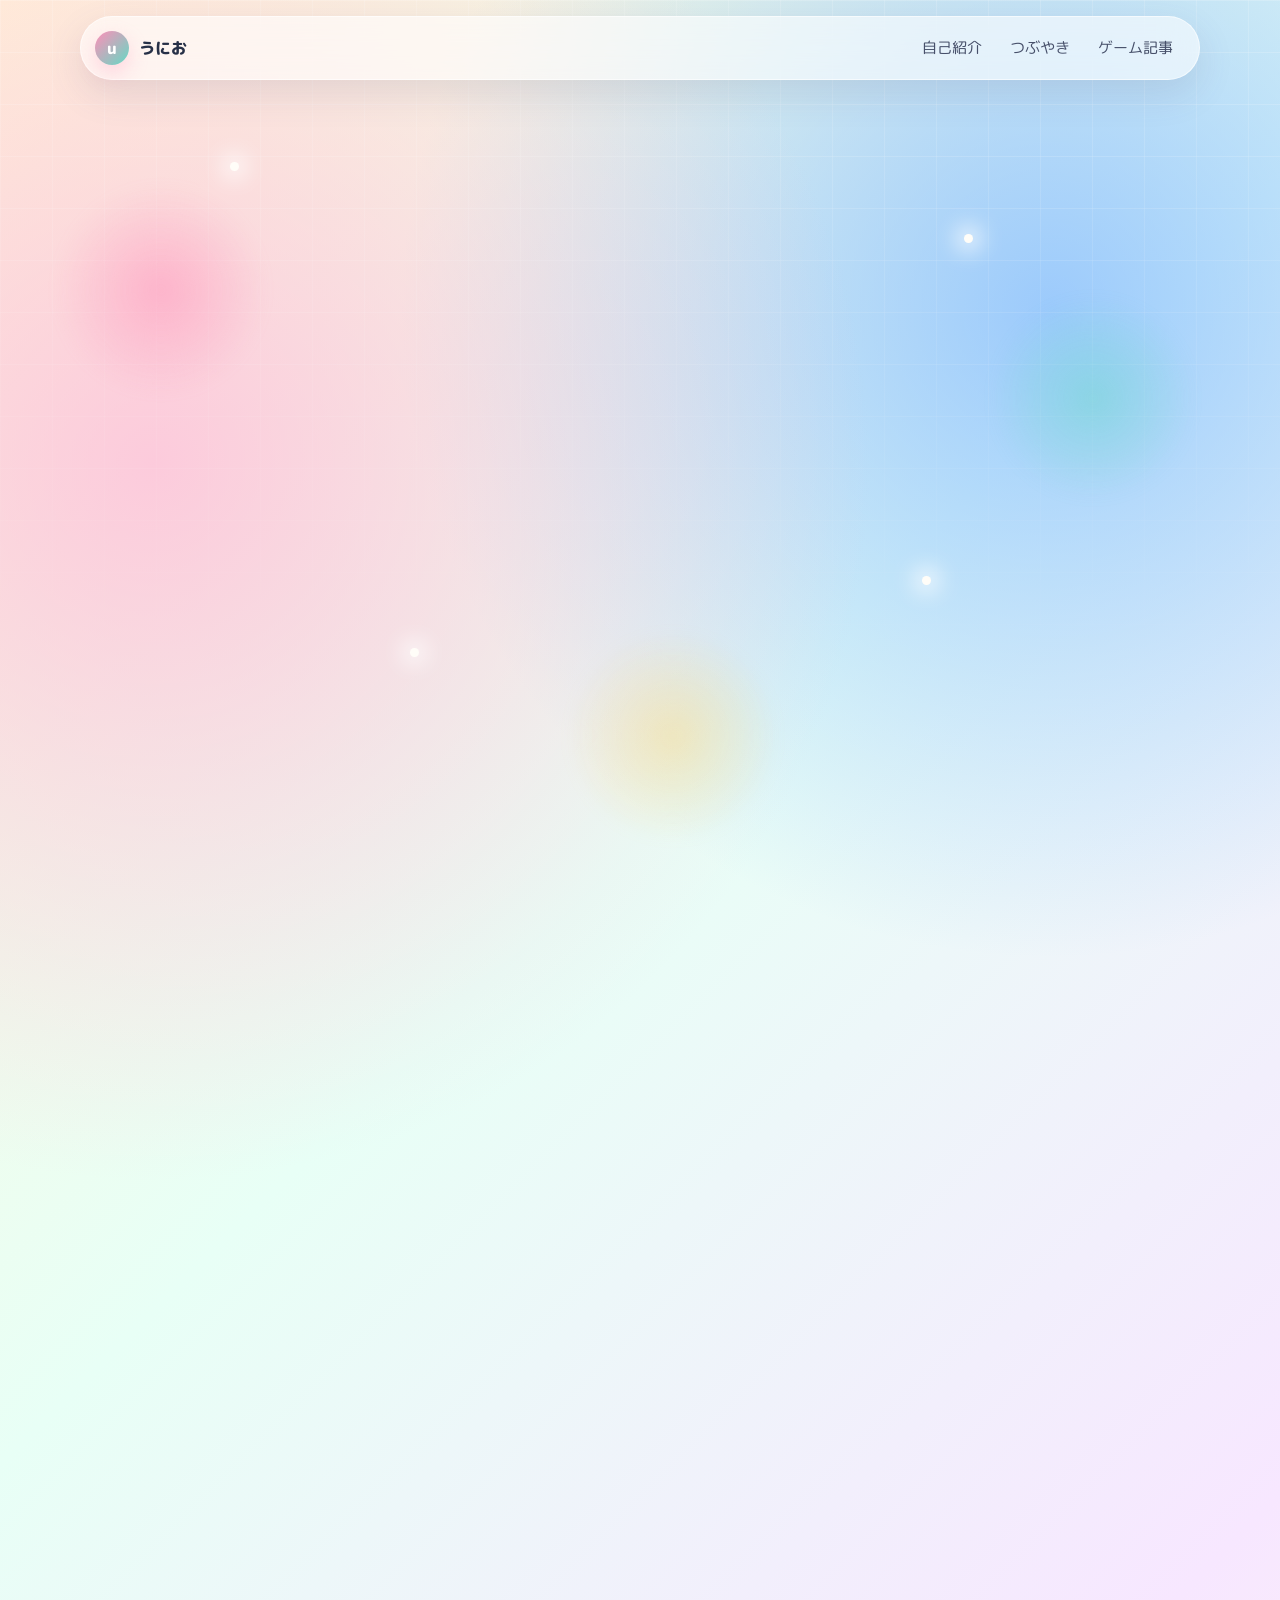
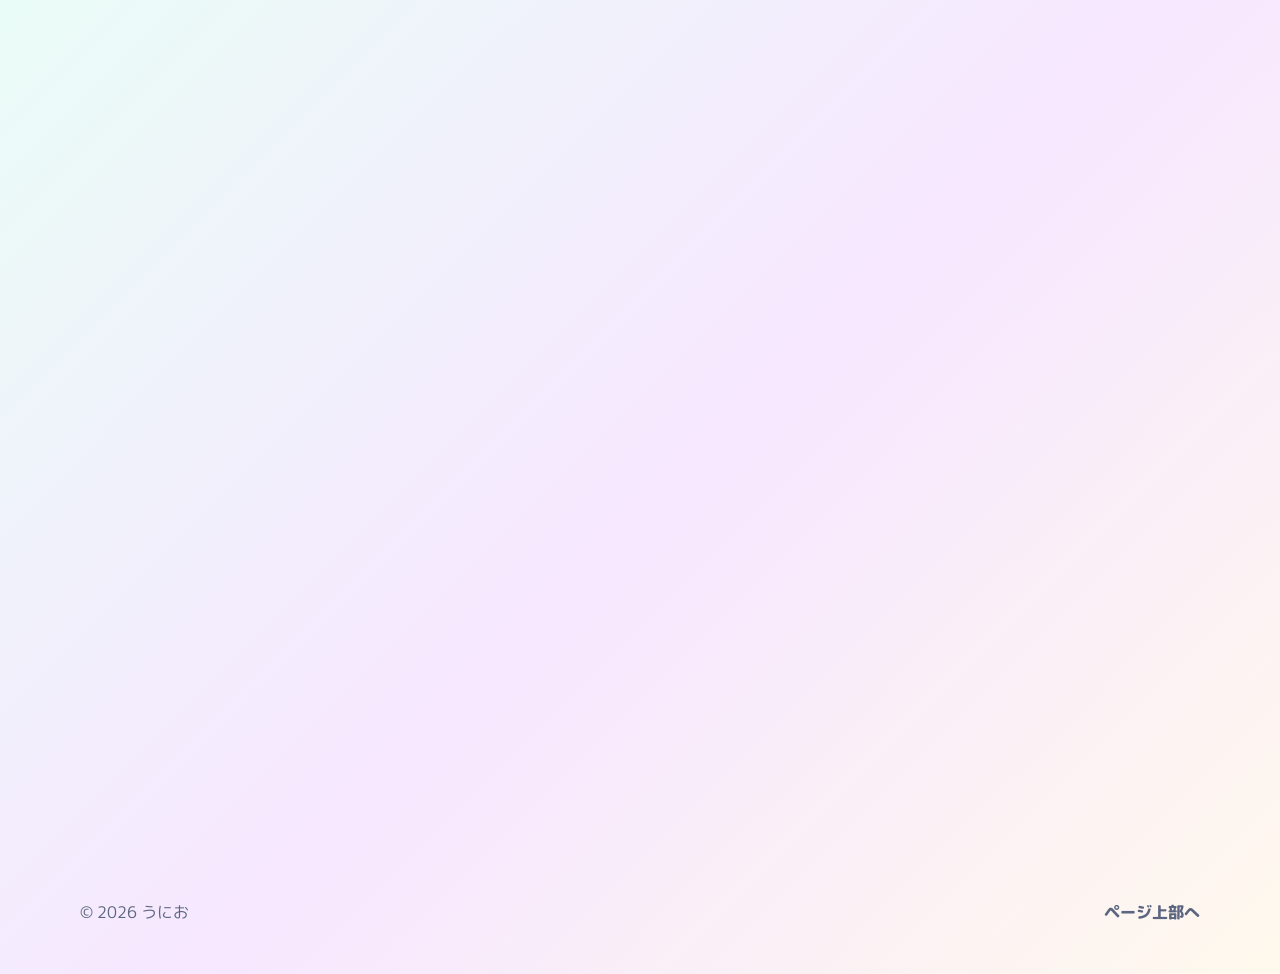
==== index.html @ 0ff85d28 "Add files via upload" ====
<!doctype html>
<html lang="ja">
  <head>
    <meta charset="utf-8">
    <meta name="viewport" content="width=device-width, initial-scale=1">
    <meta name="description" content="うにおの趣味サイト。ゲーム、アニメ、Youtube、日々のつぶやきとゲーム記事をまとめています。">
    <title>うにおの幻想庭園</title>
    <link rel="preconnect" href="https://fonts.googleapis.com">
    <link rel="preconnect" href="https://fonts.gstatic.com" crossorigin>
    <link href="https://fonts.googleapis.com/css2?family=Kiwi+Maru:wght@400;500&family=M+PLUS+Rounded+1c:wght@400;500;700;800&display=swap" rel="stylesheet">
    <link rel="stylesheet" href="styles.css">
  </head>
  <body>
    <div class="sky" aria-hidden="true">
      <span class="comet comet-a"></span>
      <span class="comet comet-b"></span>
      <span class="orb orb-rose"></span>
      <span class="orb orb-aqua"></span>
      <span class="orb orb-gold"></span>
      <span class="sparkle s1"></span>
      <span class="sparkle s2"></span>
      <span class="sparkle s3"></span>
      <span class="sparkle s4"></span>
    </div>

    <header class="site-header">
      <a class="brand" href="#top" aria-label="トップへ戻る">
        <span class="brand-mark">u</span>
        <span>うにお</span>
      </a>
      <nav class="nav" aria-label="サイト内メニュー">
        <a href="#profile">自己紹介</a>
        <a href="#murmur">つぶやき</a>
        <a href="#games">ゲーム記事</a>
      </nav>
    </header>

    <main id="top">
      <section class="hero reveal">
        <div class="hero-copy">
          <p class="eyebrow">Fantasy hobby log</p>
          <h1>うにおの幻想庭園</h1>
          <p class="lead">
            気になるゲーム、アニメ、動画、まだ知らない楽しいことを集めていく個人サイトです。
          </p>
          <div class="hero-actions" aria-label="主要リンク">
            <a class="button primary" href="#games">記事を見る</a>
            <a class="button ghost" href="#murmur">いまの一言</a>
          </div>
        </div>
        <div class="hero-panel" aria-label="プロフィール概要">
          <div class="avatar-wrap">
            <div class="avatar">う</div>
          </div>
          <dl>
            <div>
              <dt>ハンドルネーム</dt>
              <dd>うにお</dd>
            </div>
            <div>
              <dt>好きなもの</dt>
              <dd>ゲーム、アニメ、Youtube</dd>
            </div>
            <div>
              <dt>最近の気分</dt>
              <dd>やったことないことに興味あり</dd>
            </div>
          </dl>
        </div>
      </section>

      <section class="info-grid">
        <article class="glass-card reveal" id="profile">
          <p class="section-kicker">About</p>
          <h2>自己紹介</h2>
          <p>
            趣味でサイトを運営している、うにおです。やったことないことに興味があり、
            ゲームやアニメ、Youtubeをきっかけに面白そうなものを少しずつ試しています。
          </p>
          <div class="tag-row" aria-label="趣味">
            <span>ゲーム</span>
            <span>アニメ</span>
            <span>Youtube</span>
          </div>
        </article>

        <article class="glass-card news reveal">
          <p class="section-kicker">News</p>
          <h2>最新情報</h2>
          <ul>
            <li>サイト公開に向けてトップページを準備中。</li>
            <li>ゲームごとの記事置き場を作りました。</li>
            <li>ひとこと更新欄を追加しました。</li>
          </ul>
        </article>
      </section>

      <section class="murmur-section reveal" id="murmur">
        <div class="section-heading">
          <p class="section-kicker">Murmur</p>
          <h2>いまのひとこと</h2>
        </div>
        <div class="murmur-board">
          <form class="murmur-form" id="murmurForm">
            <label for="murmurInput">1行つぶやき</label>
            <div class="input-row">
              <input id="murmurInput" name="murmur" type="text" maxlength="60" placeholder="今日の進捗や気分を1行で入力">
              <button type="submit">更新</button>
            </div>
          </form>
          <article class="current-murmur" aria-live="polite">
            <p id="murmurText">今日はサイト作りをはじめました。</p>
            <time id="murmurTime" datetime="">未更新</time>
          </article>
        </div>
      </section>

      <section class="games-section" id="games">
        <div class="section-heading reveal">
          <p class="section-kicker">Game Notes</p>
          <h2>ゲーム記事</h2>
          <p>ゲーム名を選ぶと、記事一覧と詳細がこのページ内で切り替わります。</p>
        </div>

        <div class="game-shell reveal">
          <div class="game-tabs" role="tablist" aria-label="ゲーム選択">
            <button class="game-tab active" type="button" data-game="fgo">FGO</button>
            <button class="game-tab" type="button" data-game="starrail">崩壊スターレイル</button>
            <button class="game-tab" type="button" data-game="shironeko">白猫プロジェクト</button>
            <button class="game-tab" type="button" data-game="wuthering">鳴潮</button>
            <button class="game-tab" type="button" data-game="nte">NTE</button>
            <button class="game-tab" type="button" data-game="dbd">DBD</button>
          </div>

          <div class="article-area">
            <aside class="article-list" aria-label="記事一覧">
              <h3 id="selectedGameName">FGOの記事</h3>
              <div id="articleList"></div>
            </aside>
            <article class="article-detail" id="articleDetail" tabindex="-1"></article>
          </div>
        </div>
      </section>
    </main>

    <footer class="footer">
      <p>© 2026 うにお</p>
      <a href="#top">ページ上部へ</a>
    </footer>

    <script src="script.js"></script>
  </body>
</html>
---- styles.css ----
:root {
  --ink: #273047;
  --muted: #66708a;
  --white: #fffdf8;
  --mist: rgba(255, 255, 255, 0.66);
  --line: rgba(255, 255, 255, 0.58);
  --pink: #ff8fb8;
  --coral: #ffb084;
  --mint: #64d9c4;
  --blue: #7eb6ff;
  --violet: #a88bff;
  --shadow: 0 24px 70px rgba(68, 75, 118, 0.18);
}

* {
  box-sizing: border-box;
}

html {
  scroll-behavior: smooth;
}

body {
  min-height: 100vh;
  margin: 0;
  color: var(--ink);
  font-family: "M PLUS Rounded 1c", system-ui, sans-serif;
  background:
    radial-gradient(circle at 12% 18%, rgba(255, 184, 216, 0.72), transparent 30%),
    radial-gradient(circle at 82% 12%, rgba(126, 182, 255, 0.72), transparent 26%),
    linear-gradient(135deg, #fff8d9 0%, #e8fff6 38%, #f7e7ff 72%, #fff9ed 100%);
  overflow-x: hidden;
}

body::before {
  position: fixed;
  inset: 0;
  z-index: -3;
  content: "";
  background-image:
    linear-gradient(rgba(255, 255, 255, 0.32) 1px, transparent 1px),
    linear-gradient(90deg, rgba(255, 255, 255, 0.28) 1px, transparent 1px);
  background-size: 52px 52px;
  mask-image: linear-gradient(to bottom, rgba(0, 0, 0, 0.6), transparent 78%);
}

a {
  color: inherit;
}

button,
input {
  font: inherit;
}

.sky {
  position: fixed;
  inset: 0;
  z-index: -2;
  pointer-events: none;
  overflow: hidden;
}

.orb,
.sparkle,
.comet {
  position: absolute;
  display: block;
}

.orb {
  width: 220px;
  aspect-ratio: 1;
  border-radius: 50%;
  filter: blur(8px);
  opacity: 0.54;
  animation: floaty 11s ease-in-out infinite;
}

.orb-rose {
  left: 4%;
  top: 20%;
  background: radial-gradient(circle, rgba(255, 143, 184, 0.9), transparent 68%);
}

.orb-aqua {
  right: 6%;
  top: 32%;
  background: radial-gradient(circle, rgba(100, 217, 196, 0.78), transparent 66%);
  animation-delay: -4s;
}

.orb-gold {
  left: 44%;
  bottom: 6%;
  background: radial-gradient(circle, rgba(255, 217, 119, 0.8), transparent 68%);
  animation-delay: -7s;
}

.sparkle {
  width: 9px;
  aspect-ratio: 1;
  border-radius: 50%;
  background: var(--white);
  box-shadow: 0 0 22px 8px rgba(255, 255, 255, 0.82);
  animation: twinkle 2.8s ease-in-out infinite;
}

.s1 { left: 18%; top: 18%; }
.s2 { right: 24%; top: 26%; animation-delay: -0.9s; }
.s3 { left: 72%; top: 64%; animation-delay: -1.8s; }
.s4 { left: 32%; top: 72%; animation-delay: -1.2s; }

.comet {
  width: 170px;
  height: 2px;
  border-radius: 999px;
  background: linear-gradient(90deg, transparent, rgba(255, 255, 255, 0.95), transparent);
  transform: rotate(-22deg);
  opacity: 0;
  animation: comet 8s linear infinite;
}

.comet-a {
  left: -20%;
  top: 24%;
}

.comet-b {
  left: -28%;
  top: 56%;
  animation-delay: -4s;
}

.site-header {
  position: sticky;
  top: 0;
  z-index: 10;
  display: flex;
  align-items: center;
  justify-content: space-between;
  gap: 20px;
  width: min(1120px, calc(100% - 32px));
  margin: 16px auto 0;
  padding: 12px 14px;
  border: 1px solid var(--line);
  border-radius: 999px;
  background: rgba(255, 255, 255, 0.58);
  box-shadow: 0 14px 36px rgba(89, 94, 129, 0.14);
  backdrop-filter: blur(18px);
}

.brand,
.nav {
  display: flex;
  align-items: center;
}

.brand {
  gap: 10px;
  text-decoration: none;
  font-weight: 800;
}

.brand-mark {
  display: grid;
  width: 34px;
  aspect-ratio: 1;
  place-items: center;
  border-radius: 50%;
  color: white;
  background: linear-gradient(135deg, var(--pink), var(--mint));
  box-shadow: 0 8px 20px rgba(255, 143, 184, 0.32);
}

.nav {
  gap: 4px;
}

.nav a {
  padding: 8px 12px;
  border-radius: 999px;
  color: #47506a;
  font-size: 0.92rem;
  text-decoration: none;
  transition: background 0.2s ease, transform 0.2s ease;
}

.nav a:hover {
  background: rgba(255, 255, 255, 0.72);
  transform: translateY(-1px);
}

main {
  width: min(1120px, calc(100% - 32px));
  margin: 0 auto;
}

.hero {
  display: grid;
  grid-template-columns: minmax(0, 1.1fr) minmax(280px, 0.65fr);
  align-items: center;
  gap: 28px;
  min-height: calc(100vh - 86px);
  padding: 64px 0 42px;
}

.eyebrow,
.section-kicker {
  margin: 0 0 10px;
  color: #7f5bce;
  font-weight: 800;
  letter-spacing: 0;
  text-transform: uppercase;
}

h1,
h2,
h3,
p {
  margin-top: 0;
}

h1 {
  max-width: 8em;
  margin-bottom: 18px;
  font-family: "Kiwi Maru", serif;
  font-size: clamp(3.4rem, 14vw, 7rem);
  line-height: 0.96;
  letter-spacing: 0;
}

h2 {
  margin-bottom: 14px;
  font-size: clamp(1.7rem, 5vw, 2.45rem);
}

h3 {
  margin-bottom: 14px;
  font-size: 1.15rem;
}

.lead {
  max-width: 620px;
  color: #4f5871;
  font-size: clamp(1.05rem, 2.4vw, 1.28rem);
  line-height: 1.9;
}

.hero-actions,
.tag-row {
  display: flex;
  flex-wrap: wrap;
  gap: 12px;
}

.button,
.murmur-form button {
  border: 0;
  border-radius: 999px;
  cursor: pointer;
  text-decoration: none;
  transition: transform 0.2s ease, box-shadow 0.2s ease;
}

.button {
  display: inline-flex;
  align-items: center;
  justify-content: center;
  min-height: 46px;
  padding: 0 20px;
  font-weight: 800;
}

.button:hover,
.murmur-form button:hover,
.game-tab:hover,
.article-button:hover {
  transform: translateY(-2px);
}

.primary {
  color: white;
  background: linear-gradient(135deg, #ff7ba9, #8a9cff);
  box-shadow: 0 14px 28px rgba(138, 156, 255, 0.28);
}

.ghost {
  background: rgba(255, 255, 255, 0.64);
  border: 1px solid var(--line);
}

.hero-panel,
.glass-card,
.murmur-board,
.game-shell {
  border: 1px solid var(--line);
  background: var(--mist);
  box-shadow: var(--shadow);
  backdrop-filter: blur(22px);
}

.hero-panel {
  position: relative;
  overflow: hidden;
  padding: 26px;
  border-radius: 28px;
}

.hero-panel::before {
  position: absolute;
  inset: -40% auto auto -25%;
  width: 220px;
  aspect-ratio: 1;
  border-radius: 50%;
  content: "";
  background: radial-gradient(circle, rgba(255, 143, 184, 0.52), transparent 70%);
  animation: pulse 5s ease-in-out infinite;
}

.avatar-wrap {
  position: relative;
  display: grid;
  place-items: center;
  min-height: 190px;
}

.avatar {
  display: grid;
  width: min(190px, 58vw);
  aspect-ratio: 1;
  place-items: center;
  border-radius: 38% 62% 42% 58%;
  color: white;
  font-size: 5rem;
  font-weight: 800;
  background: linear-gradient(145deg, #ff8fb8, #ffd66f 44%, #64d9c4 100%);
  box-shadow: 0 26px 54px rgba(255, 143, 184, 0.28);
  animation: morph 8s ease-in-out infinite;
}

dl {
  position: relative;
  display: grid;
  gap: 14px;
  margin: 18px 0 0;
}

dt {
  color: var(--muted);
  font-size: 0.84rem;
  font-weight: 800;
}

dd {
  margin: 3px 0 0;
  font-weight: 800;
}

.info-grid {
  display: grid;
  grid-template-columns: 1fr 1fr;
  gap: 22px;
  padding: 24px 0 72px;
}

.glass-card {
  padding: 28px;
  border-radius: 24px;
}

.glass-card p,
.news li,
.section-heading p {
  color: #4f5871;
  line-height: 1.85;
}

.tag-row span {
  padding: 8px 12px;
  border-radius: 999px;
  background: rgba(255, 255, 255, 0.72);
  font-weight: 800;
}

.news ul {
  display: grid;
  gap: 10px;
  margin: 0;
  padding-left: 1.2em;
}

.murmur-section,
.games-section {
  padding: 34px 0 80px;
}

.section-heading {
  max-width: 680px;
  margin-bottom: 22px;
}

.murmur-board {
  display: grid;
  grid-template-columns: minmax(0, 1fr) minmax(260px, 0.8fr);
  gap: 18px;
  padding: 22px;
  border-radius: 24px;
}

.murmur-form label {
  display: block;
  margin-bottom: 10px;
  font-weight: 800;
}

.input-row {
  display: flex;
  gap: 10px;
}

.input-row input {
  min-width: 0;
  width: 100%;
  border: 1px solid rgba(126, 139, 176, 0.22);
  border-radius: 16px;
  padding: 13px 14px;
  color: var(--ink);
  background: rgba(255, 255, 255, 0.84);
  outline: none;
}

.input-row input:focus {
  border-color: rgba(138, 156, 255, 0.86);
  box-shadow: 0 0 0 4px rgba(138, 156, 255, 0.16);
}

.murmur-form button {
  min-width: 82px;
  color: white;
  font-weight: 800;
  background: linear-gradient(135deg, #45cdb8, #7e9cff);
}

.current-murmur {
  min-height: 108px;
  padding: 18px;
  border-radius: 18px;
  background: rgba(255, 255, 255, 0.66);
}

.current-murmur p {
  margin-bottom: 12px;
  font-size: 1.12rem;
  font-weight: 800;
  line-height: 1.55;
}

.current-murmur time {
  color: var(--muted);
  font-size: 0.9rem;
}

.game-shell {
  overflow: hidden;
  border-radius: 26px;
}

.game-tabs {
  display: flex;
  gap: 8px;
  padding: 14px;
  overflow-x: auto;
  border-bottom: 1px solid rgba(255, 255, 255, 0.62);
}

.game-tab {
  flex: 0 0 auto;
  border: 1px solid rgba(255, 255, 255, 0.72);
  border-radius: 999px;
  padding: 10px 14px;
  color: #47506a;
  font-weight: 800;
  background: rgba(255, 255, 255, 0.58);
  cursor: pointer;
  transition: transform 0.2s ease, background 0.2s ease, color 0.2s ease;
}

.game-tab.active {
  color: white;
  background: linear-gradient(135deg, #ff8fb8, #7eb6ff);
  box-shadow: 0 12px 24px rgba(126, 182, 255, 0.24);
}

.article-area {
  display: grid;
  grid-template-columns: minmax(240px, 0.42fr) minmax(0, 1fr);
  min-height: 430px;
}

.article-list {
  padding: 22px;
  border-right: 1px solid rgba(255, 255, 255, 0.62);
}

#articleList {
  display: grid;
  gap: 10px;
}

.article-button {
  width: 100%;
  border: 1px solid rgba(255, 255, 255, 0.72);
  border-radius: 16px;
  padding: 13px;
  color: var(--ink);
  text-align: left;
  background: rgba(255, 255, 255, 0.62);
  cursor: pointer;
  transition: transform 0.2s ease, background 0.2s ease, border 0.2s ease;
}

.article-button.active {
  border-color: rgba(255, 143, 184, 0.74);
  background: rgba(255, 255, 255, 0.88);
}

.article-button strong {
  display: block;
  margin-bottom: 4px;
}

.article-button span,
.article-date {
  color: var(--muted);
  font-size: 0.88rem;
}

.article-detail {
  position: relative;
  overflow: hidden;
  padding: 28px;
}

.article-detail::after {
  position: absolute;
  right: -80px;
  bottom: -90px;
  width: 220px;
  aspect-ratio: 1;
  border-radius: 50%;
  content: "";
  background: radial-gradient(circle, rgba(255, 176, 132, 0.38), transparent 68%);
}

.article-detail > * {
  position: relative;
  z-index: 1;
}

.article-date {
  display: inline-flex;
  margin-bottom: 12px;
  padding: 7px 10px;
  border-radius: 999px;
  background: rgba(255, 255, 255, 0.62);
}

.article-detail p {
  color: #4f5871;
  line-height: 1.9;
}

.article-points {
  display: grid;
  gap: 10px;
  margin: 20px 0 0;
  padding: 0;
  list-style: none;
}

.article-points li {
  padding: 12px 14px;
  border-radius: 16px;
  background: rgba(255, 255, 255, 0.58);
}

.footer {
  display: flex;
  justify-content: space-between;
  width: min(1120px, calc(100% - 32px));
  margin: 0 auto;
  padding: 24px 0 34px;
  color: #5d6680;
}

.footer a {
  font-weight: 800;
  text-decoration: none;
}

.reveal {
  opacity: 0;
  transform: translateY(24px);
  transition: opacity 0.72s ease, transform 0.72s ease;
}

.reveal.visible {
  opacity: 1;
  transform: translateY(0);
}

@keyframes floaty {
  0%, 100% { transform: translate3d(0, 0, 0) scale(1); }
  50% { transform: translate3d(22px, -28px, 0) scale(1.08); }
}

@keyframes twinkle {
  0%, 100% { transform: scale(0.7); opacity: 0.38; }
  50% { transform: scale(1.28); opacity: 1; }
}

@keyframes comet {
  0% { transform: translateX(0) rotate(-22deg); opacity: 0; }
  12% { opacity: 0.9; }
  34% { opacity: 0; }
  100% { transform: translateX(150vw) rotate(-22deg); opacity: 0; }
}

@keyframes morph {
  0%, 100% { border-radius: 38% 62% 42% 58%; transform: translateY(0) rotate(0deg); }
  50% { border-radius: 58% 42% 62% 38%; transform: translateY(-8px) rotate(3deg); }
}

@keyframes pulse {
  0%, 100% { transform: scale(0.9); opacity: 0.55; }
  50% { transform: scale(1.14); opacity: 0.86; }
}

@media (max-width: 820px) {
  .site-header {
    align-items: flex-start;
    border-radius: 24px;
  }

  .nav {
    flex-wrap: wrap;
    justify-content: flex-end;
  }

  .hero,
  .info-grid,
  .murmur-board,
  .article-area {
    grid-template-columns: 1fr;
  }

  .hero {
    min-height: auto;
    padding-top: 58px;
  }

  .article-list {
    border-right: 0;
    border-bottom: 1px solid rgba(255, 255, 255, 0.62);
  }
}

@media (max-width: 560px) {
  .site-header {
    width: min(100% - 20px, 1120px);
    margin-top: 10px;
  }

  main,
  .footer {
    width: min(100% - 24px, 1120px);
  }

  .brand span:last-child {
    display: none;
  }

  .nav a {
    padding: 7px 9px;
    font-size: 0.84rem;
  }

  h1 {
    font-size: 3.15rem;
  }

  .hero-panel,
  .glass-card,
  .murmur-board,
  .article-detail,
  .article-list {
    padding: 18px;
  }

  .input-row {
    flex-direction: column;
  }

  .murmur-form button {
    min-height: 44px;
  }
}

@media (prefers-reduced-motion: reduce) {
  *,
  *::before,
  *::after {
    scroll-behavior: auto !important;
    animation-duration: 0.01ms !important;
    animation-iteration-count: 1 !important;
    transition-duration: 0.01ms !important;
  }
}
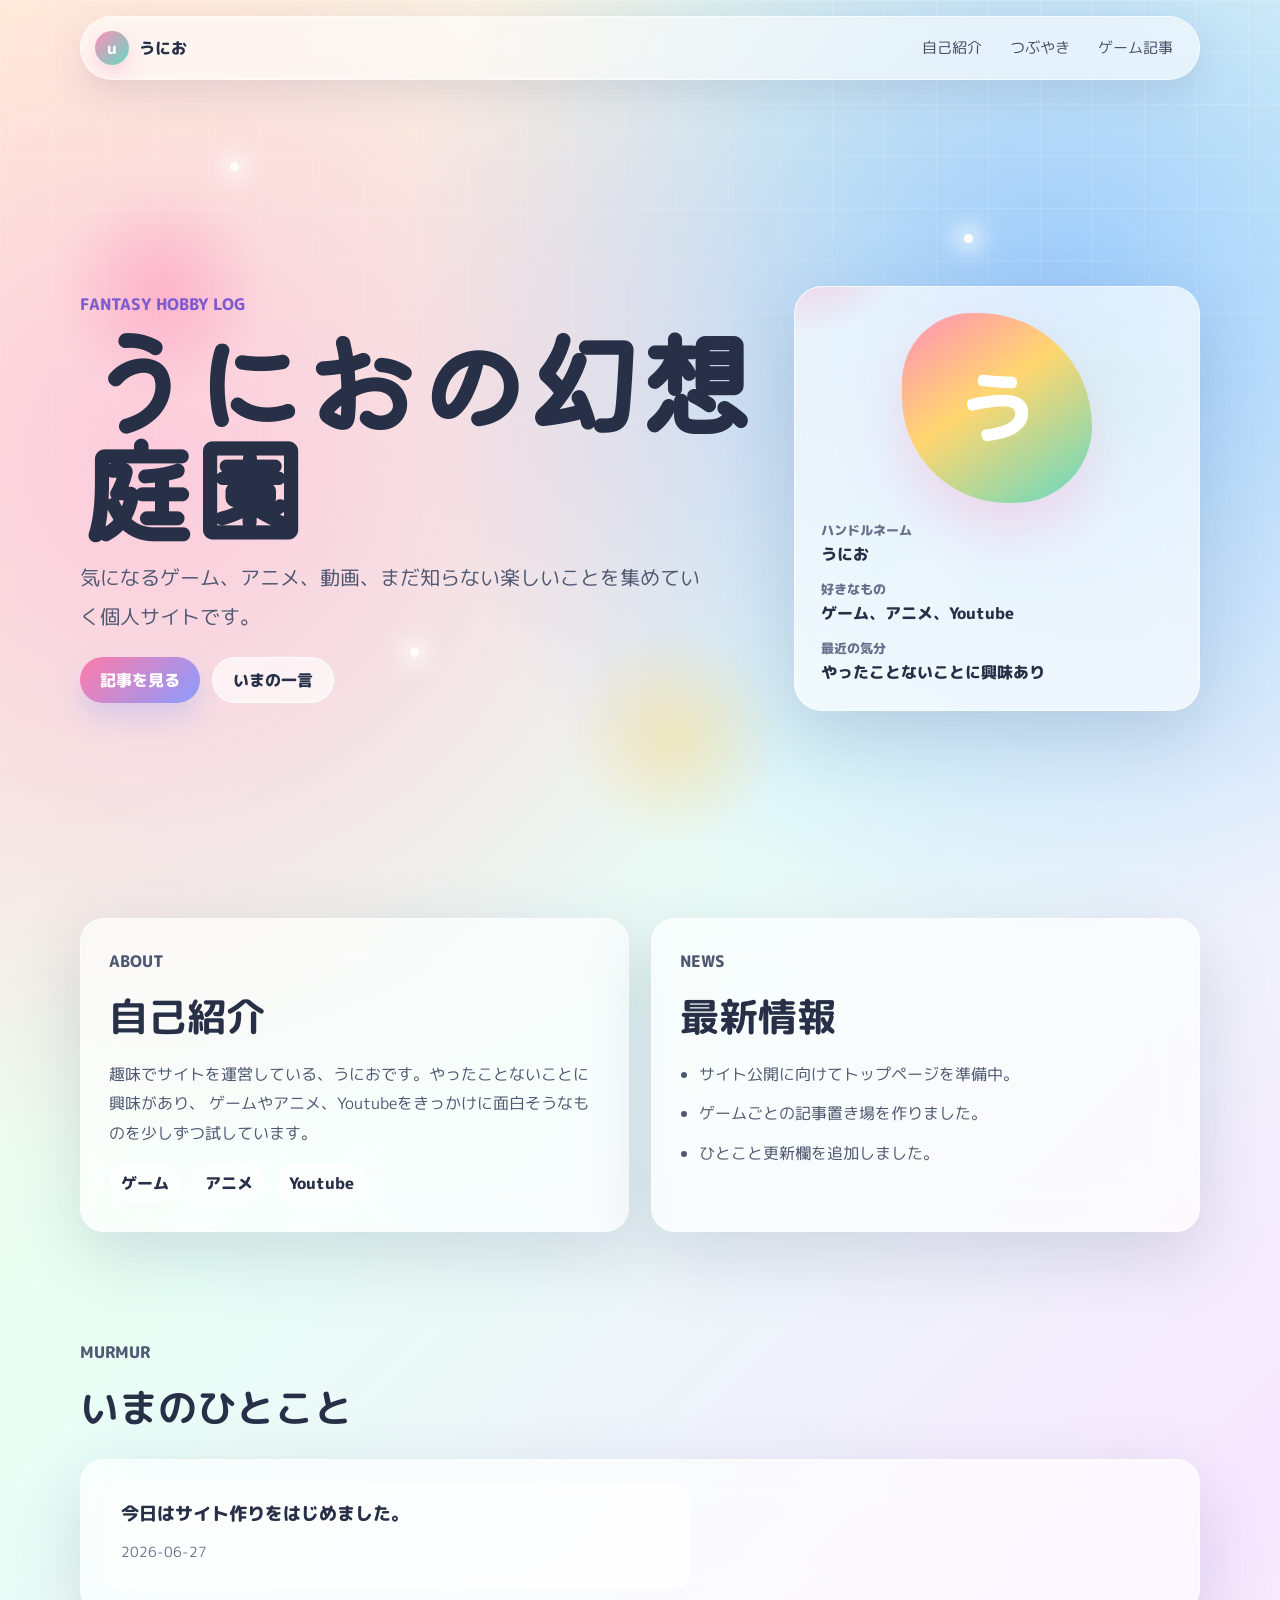
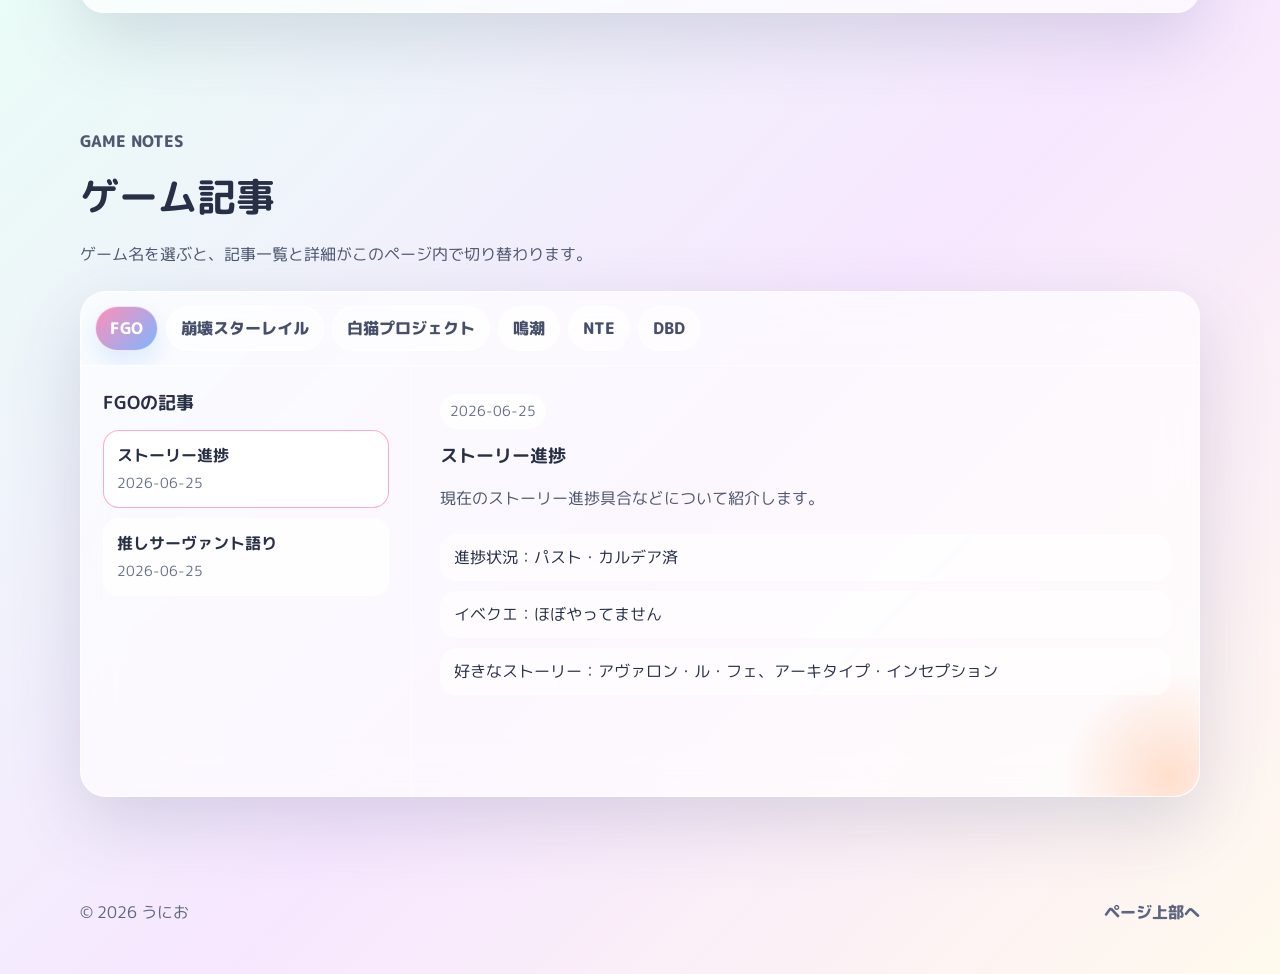
==== commit de4d2593: "Remove murmur input form and add favicon.png link" ====
--- a/index.html
+++ b/index.html
@@ -5,6 +5,7 @@
     <meta name="viewport" content="width=device-width, initial-scale=1">
     <meta name="description" content="うにおの趣味サイト。ゲーム、アニメ、Youtube、日々のつぶやきとゲーム記事をまとめています。">
     <title>うにおの幻想庭園</title>
+    <link rel="icon" href="favicon.png" type="image/png">
     <link rel="preconnect" href="https://fonts.googleapis.com">
     <link rel="preconnect" href="https://fonts.gstatic.com" crossorigin>
     <link href="https://fonts.googleapis.com/css2?family=Kiwi+Maru:wght@400;500&family=M+PLUS+Rounded+1c:wght@400;500;700;800&display=swap" rel="stylesheet">
@@ -88,9 +89,6 @@
           <p class="section-kicker">News</p>
           <h2>最新情報</h2>
           <ul>
-            <li>サイト公開に向けてトップページを準備中。</li>
-            <li>ゲームごとの記事置き場を作りました。</li>
-            <li>ひとこと更新欄を追加しました。</li>
           </ul>
         </article>
       </section>
@@ -101,13 +99,6 @@
           <h2>いまのひとこと</h2>
         </div>
         <div class="murmur-board">
-          <form class="murmur-form" id="murmurForm">
-            <label for="murmurInput">1行つぶやき</label>
-            <div class="input-row">
-              <input id="murmurInput" name="murmur" type="text" maxlength="60" placeholder="今日の進捗や気分を1行で入力">
-              <button type="submit">更新</button>
-            </div>
-          </form>
           <article class="current-murmur" aria-live="polite">
             <p id="murmurText">今日はサイト作りをはじめました。</p>
             <time id="murmurTime" datetime="">未更新</time>
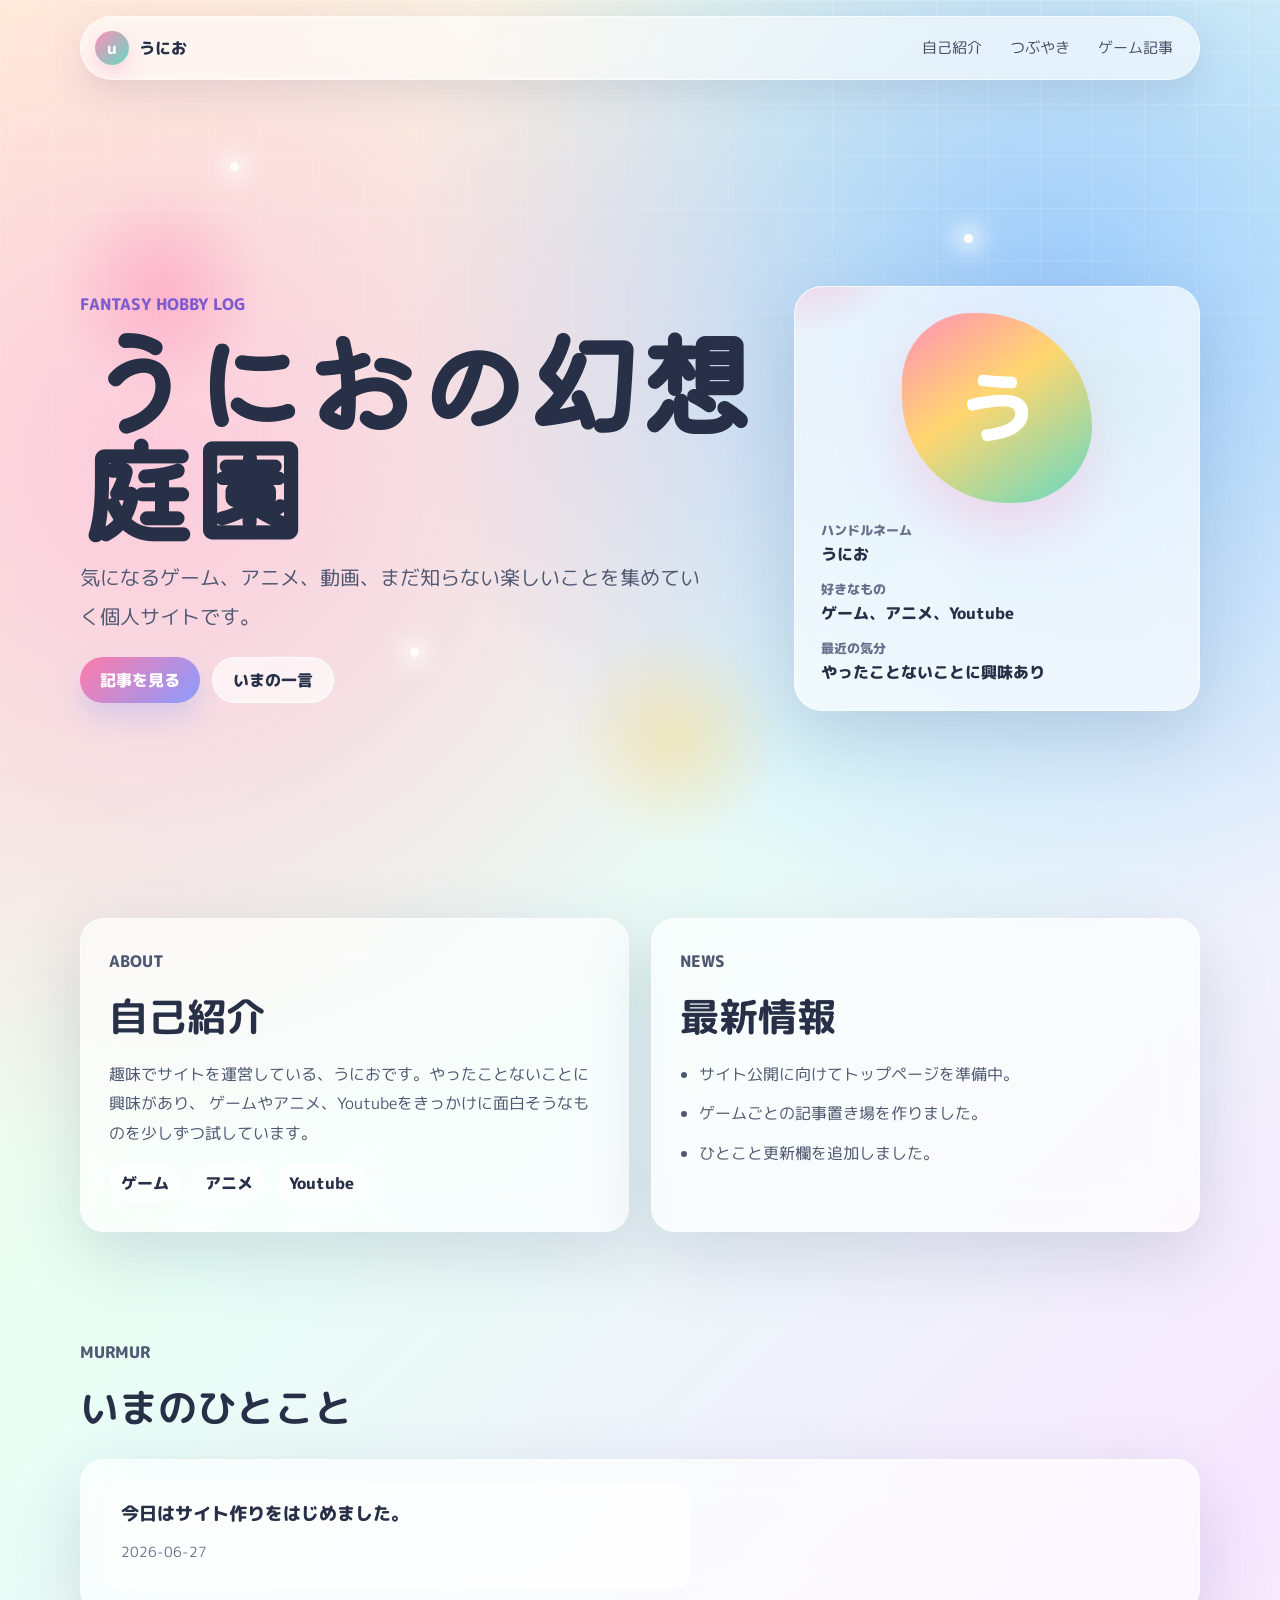
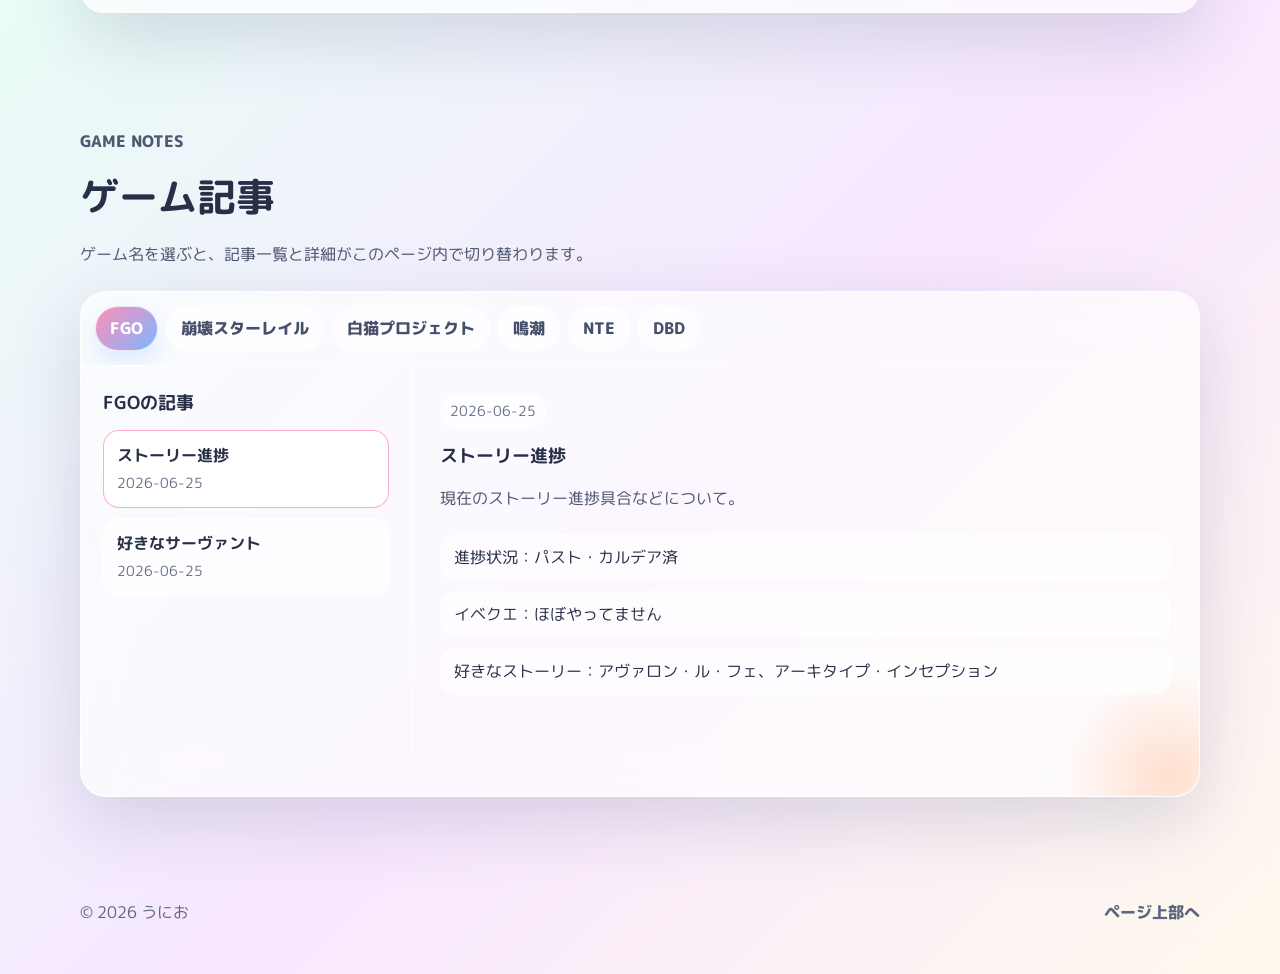
==== commit a007128f: "Update index.html" ====
--- a/index.html
+++ b/index.html
@@ -4,7 +4,7 @@
     <meta charset="utf-8">
     <meta name="viewport" content="width=device-width, initial-scale=1">
     <meta name="description" content="うにおの趣味サイト。ゲーム、アニメ、Youtube、日々のつぶやきとゲーム記事をまとめています。">
-    <title>うにおの幻想庭園</title>
+    <title>うにおの庭</title>
     <link rel="icon" href="favicon.png" type="image/png">
     <link rel="preconnect" href="https://fonts.googleapis.com">
     <link rel="preconnect" href="https://fonts.gstatic.com" crossorigin>
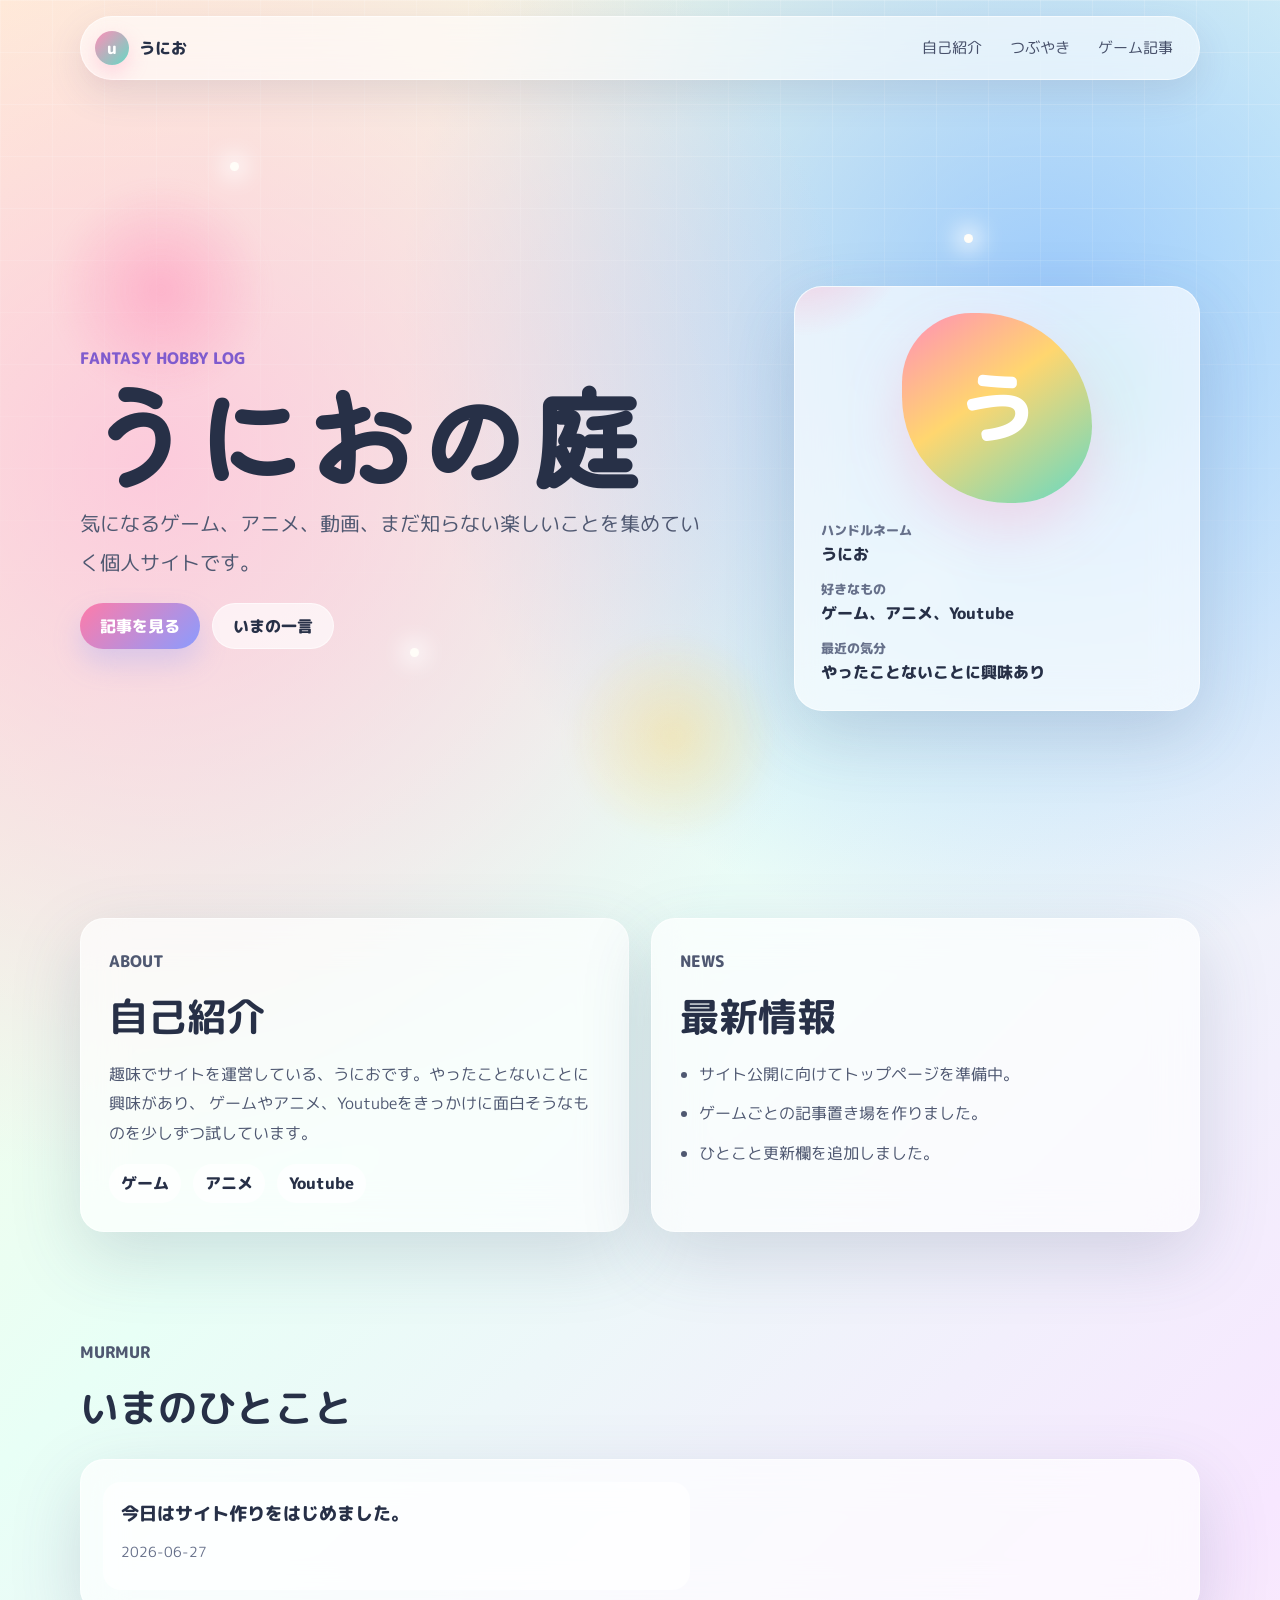
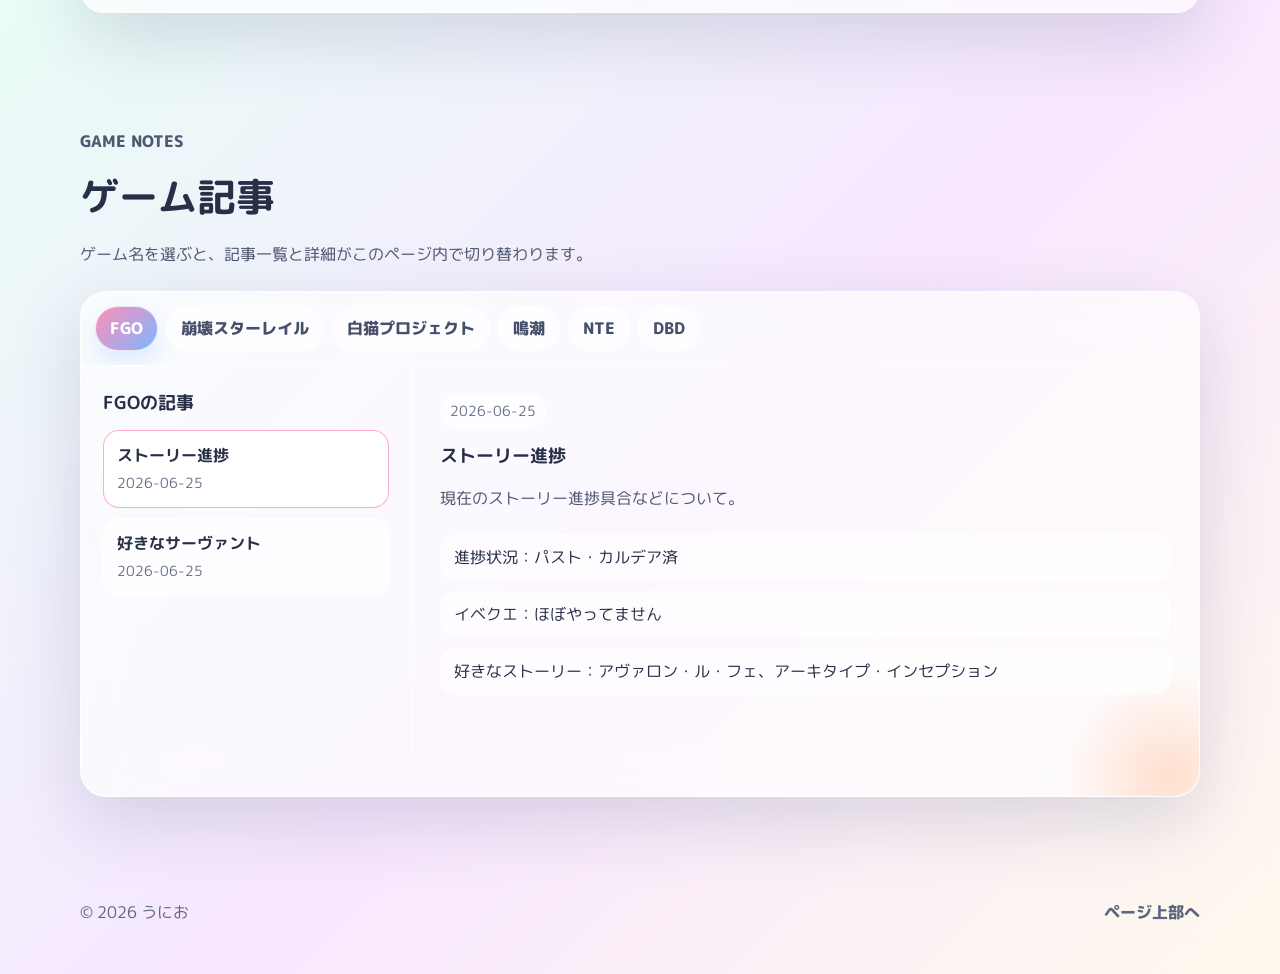
==== commit f69cba89: "Update title and heading in index.html" ====
--- a/index.html
+++ b/index.html
@@ -4,7 +4,7 @@
     <meta charset="utf-8">
     <meta name="viewport" content="width=device-width, initial-scale=1">
     <meta name="description" content="うにおの趣味サイト。ゲーム、アニメ、Youtube、日々のつぶやきとゲーム記事をまとめています。">
-    <title>うにおの庭</title>
+    <title>うにおの幻想庭園</title>
     <link rel="icon" href="favicon.png" type="image/png">
     <link rel="preconnect" href="https://fonts.googleapis.com">
     <link rel="preconnect" href="https://fonts.gstatic.com" crossorigin>
@@ -40,7 +40,7 @@
       <section class="hero reveal">
         <div class="hero-copy">
           <p class="eyebrow">Fantasy hobby log</p>
-          <h1>うにおの幻想庭園</h1>
+          <h1>うにおの庭</h1>
           <p class="lead">
             気になるゲーム、アニメ、動画、まだ知らない楽しいことを集めていく個人サイトです。
           </p>
